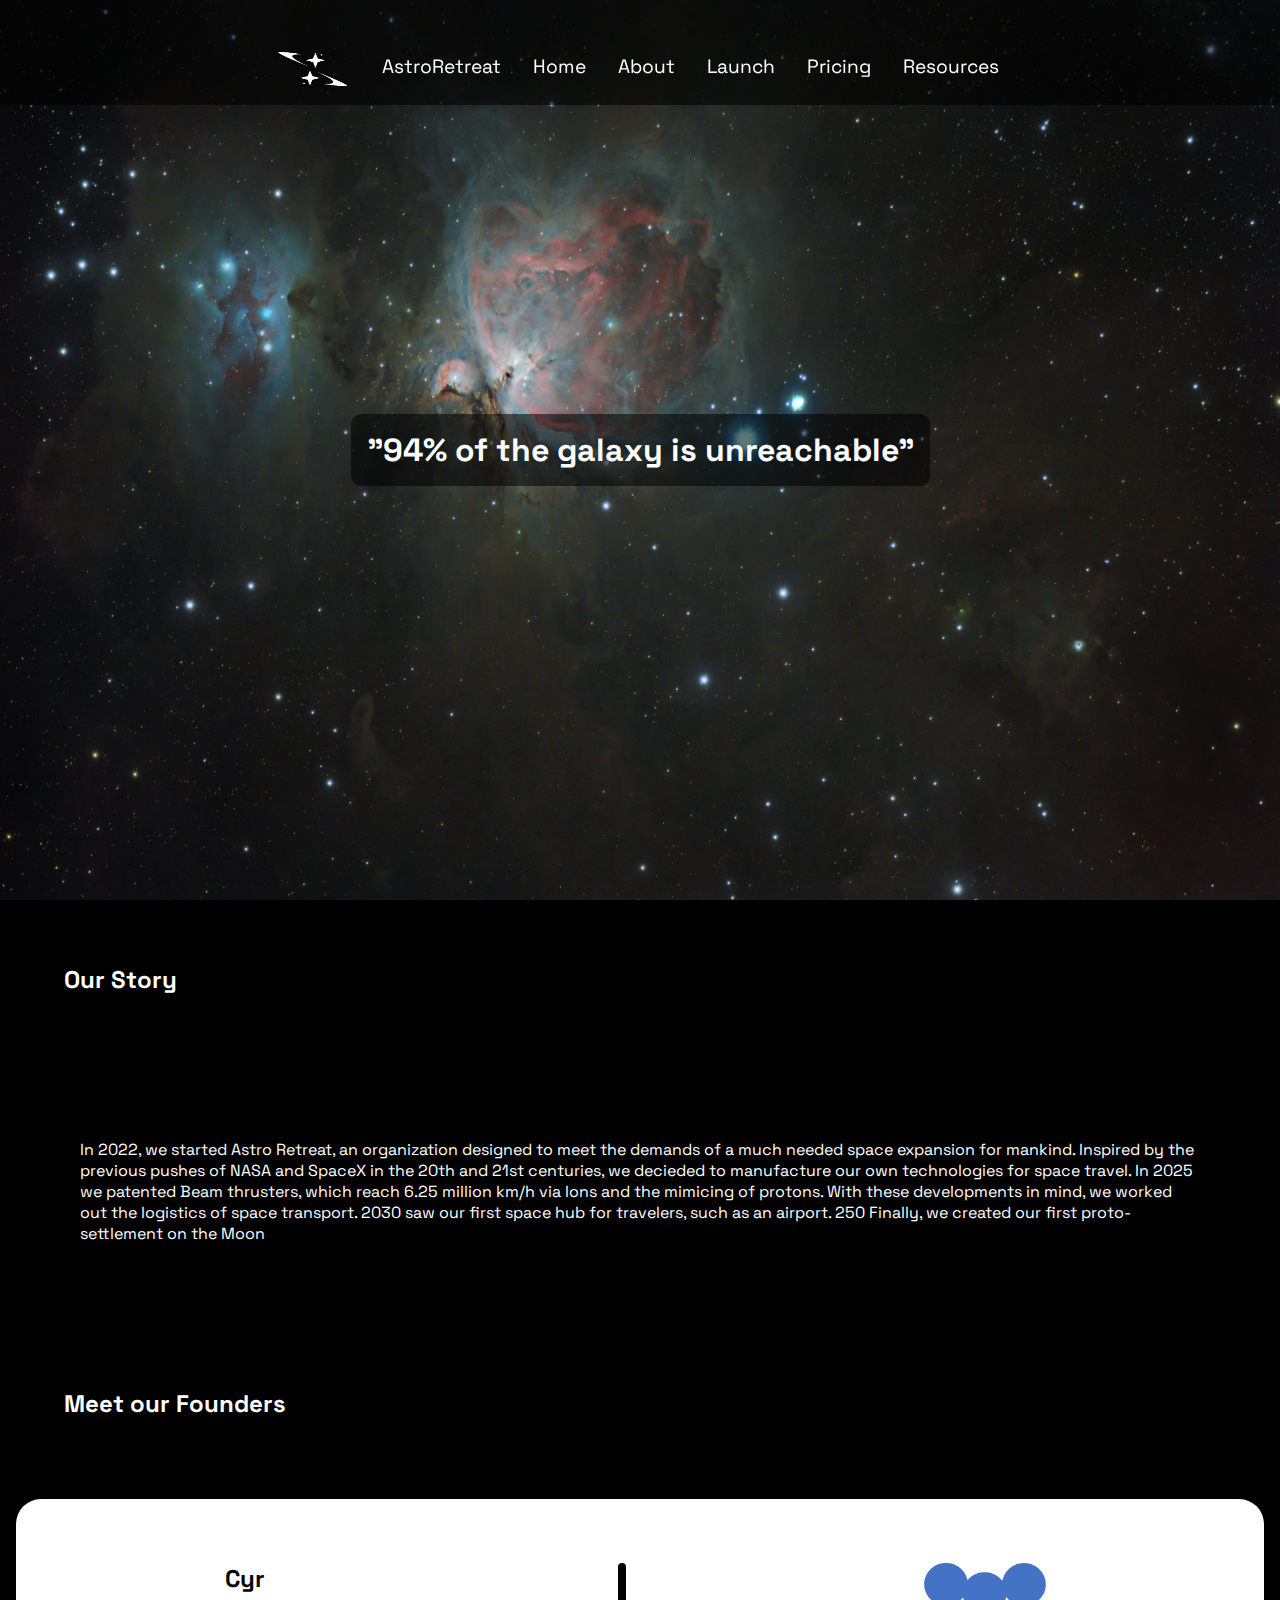
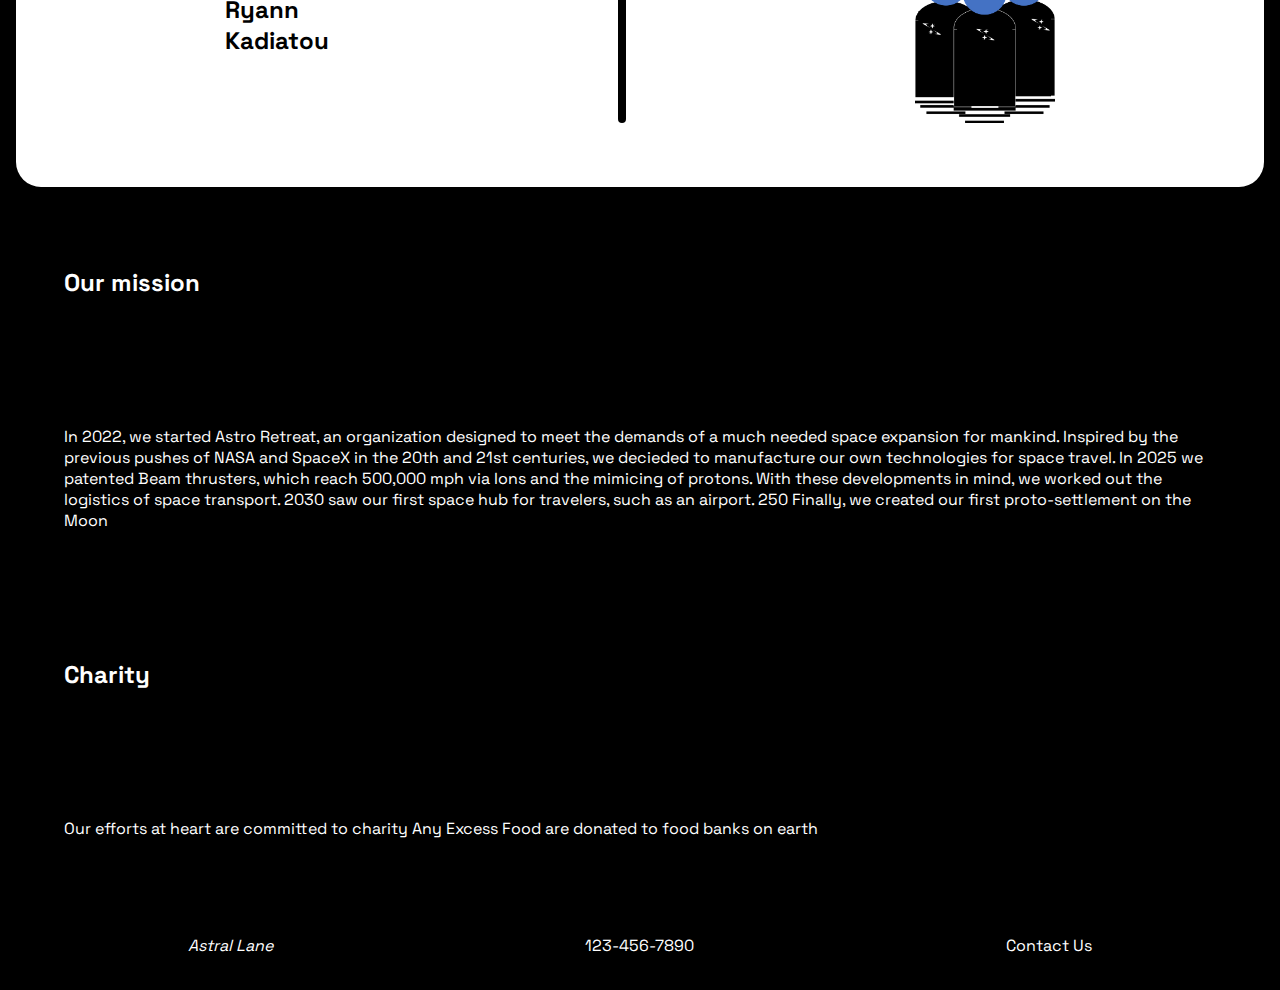
==== about.html @ 2ac7fbb1 "Made alot of changes" ====
<!DOCTYPE html>
<html lang="en">

<head>
  <meta charset="UTF-8">
  <meta http-equiv="X-UA-Compatible" content="IE=edge">
  <meta name="viewport" content="width=device-width, initial-scale=1.0">
  <link rel="stylesheet" href="header.css" />
  <link rel="stylesheet" href="about.css">
  <title>About | Astro Retreat</title>
</head>

<body>
  <header>

    <nav>
      <div class="hamburger">
        <div class="line" id="line1"></div>
        <div class="line" id="line2"></div>
        <div class="line" id="line3"></div>
      </div>
      <ul class="list">
        <!--<img src="starlogo.png" alt="logo of company">-->
        <img id="logo" src="/photos/starlogo.png" alt="Astro Retreat Logo" />
        <li>AstroRetreat</li>
        <li><a href="index.html">Home</a></li>
        <li><a href="about.html">About</a></li>
        <li><a href="launch.html">Launch</a></li>
        <li><a href="price.html">Pricing</a></li>
        <li><a href="resources.html">Resources</a></li>
      </ul>

    </nav>
  </header>
  <!--
        -94% of the galaxy is unreachable
        -our story | picture
        -to challenge that notion, partnered up with some of the biggest names in technology, logistics, and the tourism industry
        -bring up our mission of starting space tourism
        -founders
    -what have we done to make a difference on earth
    -bring in some statistics excel ppt, how does it compare with our competitors spaceX virgin Galactic
      -->

  <div class="statement">
    <h1>"94% of the galaxy is unreachable"</h1>
  </div>


  <h2>Our Story</h2>

  <div class="our-story">


    <p>In 2022, we started Astro Retreat, an organization designed to meet the demands of a much needed space expansion
      for mankind. Inspired by the previous pushes of NASA and SpaceX in the 20th and 21st centuries, we decieded to
      manufacture our own technologies for space travel. In 2025 we patented Beam thrusters, which reach 6.25 million
      km/h via Ions and the mimicing of protons. With these developments in mind, we worked out the logistics of space
      transport. 2030 saw our first space hub for travelers, such as an airport. 250 Finally, we created our first
      proto-settlement on the Moon</p>


    
  </div>
  <h2>Meet our Founders</h2>
  <div class="founders">

    <div class="content-divide">
      
    <div class="leaders">
      <h2>Cyr</h2>
      <h2>Ryann</h2>
      <h2>Kadiatou</h2>
    </div>

    <div class="vert-line"></div>

    <img id="group-photo" src="/photos/threePeople.png" alt="">
    </div>
 
  </div>
  <!--founders on the side of this blurb-->
  <h2>Our mission</h2>
  <div class="our-mission">
    <p>In 2022, we started Astro Retreat, an organization designed to meet the demands of a much needed space expansion
      for mankind. Inspired by the previous pushes of NASA and SpaceX in the 20th and 21st centuries, we decieded to
      manufacture our own technologies for space travel. In 2025 we patented Beam thrusters, which reach 500,000 mph via Ions and the mimicing of protons. With these developments in mind, we worked out the logistics of space
      transport. 2030 saw our first space hub for travelers, such as an airport. 250 Finally, we created our first
      proto-settlement on the Moon</p>

  </div>

  <h2>Charity</h2>

  <div class="charity">
    <p>Our efforts at heart are committed to charity Any Excess Food are donated to food banks on earth</p>
  </div>

  <footer>
    <address>Astral Lane</address>
    <p>123-456-7890</p>
    <a href="mailto: AstroRetreatServices@astr0.com">Contact Us</a>
  </footer>

  <script src="script.js">

  </script>
</body>

</html>
---- header.css ----
@import url('https://fonts.googleapis.com/css2?family=Space+Grotesk&display=swap');
:root{
    font-size: 16px;
    font-family: 'Open Sans', sans-serif;
    --blue: #588D9F;
    --lime:#e3e7d3;
    color: white;
}

*{
    font-family: 'Space Grotesk', sans-serif;
    /*The padding and border are included in container sizes*/
    box-sizing: border-box;
   
    margin: 0 auto;
    padding:0;
}



/*box holding top section*/
header{
    width:100%;
    position: fixed;
    
}


/*box holding nav*/
nav{
    
    width:100%;
    padding:.5rem;
    color:white;
    background-color: rgba(0, 0, 0, 0.6);
    display:flex;
    justify-content: center;
    align-items: center;
    flex-direction: column;
    
}

/*unordered list holding links*/
ul{
    display: flex;
    flex-direction:row;
    align-items: center;
    justify-content: center;
    

    
   
}
ul>img{
    aspect-ratio:2/1;
    width:100px;
    height:inherit;
  }
li{
    font-size: 1.2rem;
    list-style-type: none;
    padding:1rem;
    border-bottom: 2px solid transparent;
    opacity: 1;
}

/*anchor tags*/
a{
    text-decoration: none;  
    list-style-type: none;
    color:white;
    border-bottom: 2px solid transparent;
}

.hamburger{
   
        visibility:hidden;
        
      
}

.line{
    width: 35px;
    height: 2px;
    background-color: #d1d1d1;
    margin: 6px 0;
    border-radius:3px;

}

/* if the screen size is smaller than (insert size) */

@media screen and (max-device-width:840px){
    /*makes hamburger on top of ul*/
    .nav{
        display: flex;
  flex-direction: column;
  flex-wrap: wrap;

    
      }
      
      .hamburger{
      
       visibility: visible;
        cursor:pointer;
        display:block;
        
      }
      ul{
        display:none;
        z-index: 100;
        background-image: inherit;
        
      }
      li{
          padding:20px 60px;
          border-bottom:2px solid transparent ;
      }

      /* some animations for the navigation and nice looks*/

      @keyframes transition {
        from {transform: translate(0px,-500px);}
        to {transform: translate(0px,0px);}
      }
      
      /*when the hamburger lines are clicked, align all links into a column*/
      ul.active{
        display:flex;
        flex-direction:column;
        align-content:center;
        

        animation-name: transition;
        animation-duration:1s;
        animation-timing-function: cubic-bezier(0, 0.9, 0.53, 1.12);
        
      }

      /* Small line animations on click check javascript*/
      
      .hamburger.active>#line1{
        translate: 0 .5rem;
        transform: rotateZ(45deg);
        transition-duration: 2s;
       
      }
      
      .hamburger.active>#line2{
    

        translate: 0 -3rem;
        transition-duration: 3s;
        visibility: hidden;

      
       
      }
      .hamburger.active>#line3{
        translate:0 -.5rem;
        transform: rotateZ(-45deg);
        transition-duration: 2s;
      
      }

      .hamburger.inactive>*{
        transition-duration:3s;
      }
}


footer{
  flex-direction: center;
  display: flex;
  justify-content: center;
  background-color: black;
  padding:2rem;
}

body::-webkit-scrollbar{
  width: .5rem;
}
body::-webkit-scrollbar-thumb{
  background-color: var(--blue);
}
body::-webkit-scrollbar-track {
  background-color:var(--lime);
}
---- about.css ----
@import url("header.css");
body{
    background-color: black;
}

body>h2{
    padding:4rem;
}

.statement{
    padding:4rem;
    height:100vh;
    display: flex;
    justify-content: center;
    align-items: center;
    
    background-image: url("/photos/adkryp.jpg");
    background-size:100% 100% ;
    background-repeat: no-repeat;
    background-position: center;
}

.statement>h1{
    background-color:rgba(0, 0, 0, 0.541);
    border-radius: 10px;
    padding:1rem;
}

.our-story,.our-mission,.charity{
    padding:4rem;
    max-height:fit-content;
}

.our-story>p{
    padding:1rem;
   
}

.founders{
    display:flex;
    flex-direction: row;
    justify-content: center;
    width:100%;
    
    
}

.content-divide{
    background-color: white;
    border-radius: 25px;
    padding:4rem;
    width:100%;
    margin:1rem;
    color:black;

    display: flex;
    align-content: baseline;
    justify-content: center;
}

.vert-line{
    background-color: black;
    height:100%;
    width:.5rem;
    border-radius: 25px;
}

@media screen and (max-device-width:840px){
    .content-divide{
        background-color: white;
        border-radius: 25px;
        padding:4rem;
        width:100%;
        margin:1rem;
        color:black;
    
        display: flex;
        flex-direction: column;
        align-content: baseline;
        justify-content: center;
    }

    .vert-line{
        background-color: black;
        height:.5rem;
        width:100%;
        border-radius: 25px;
    }

}

#group-photo{
    height:10rem;
    
}
.our-mission{

}

.charity{

}
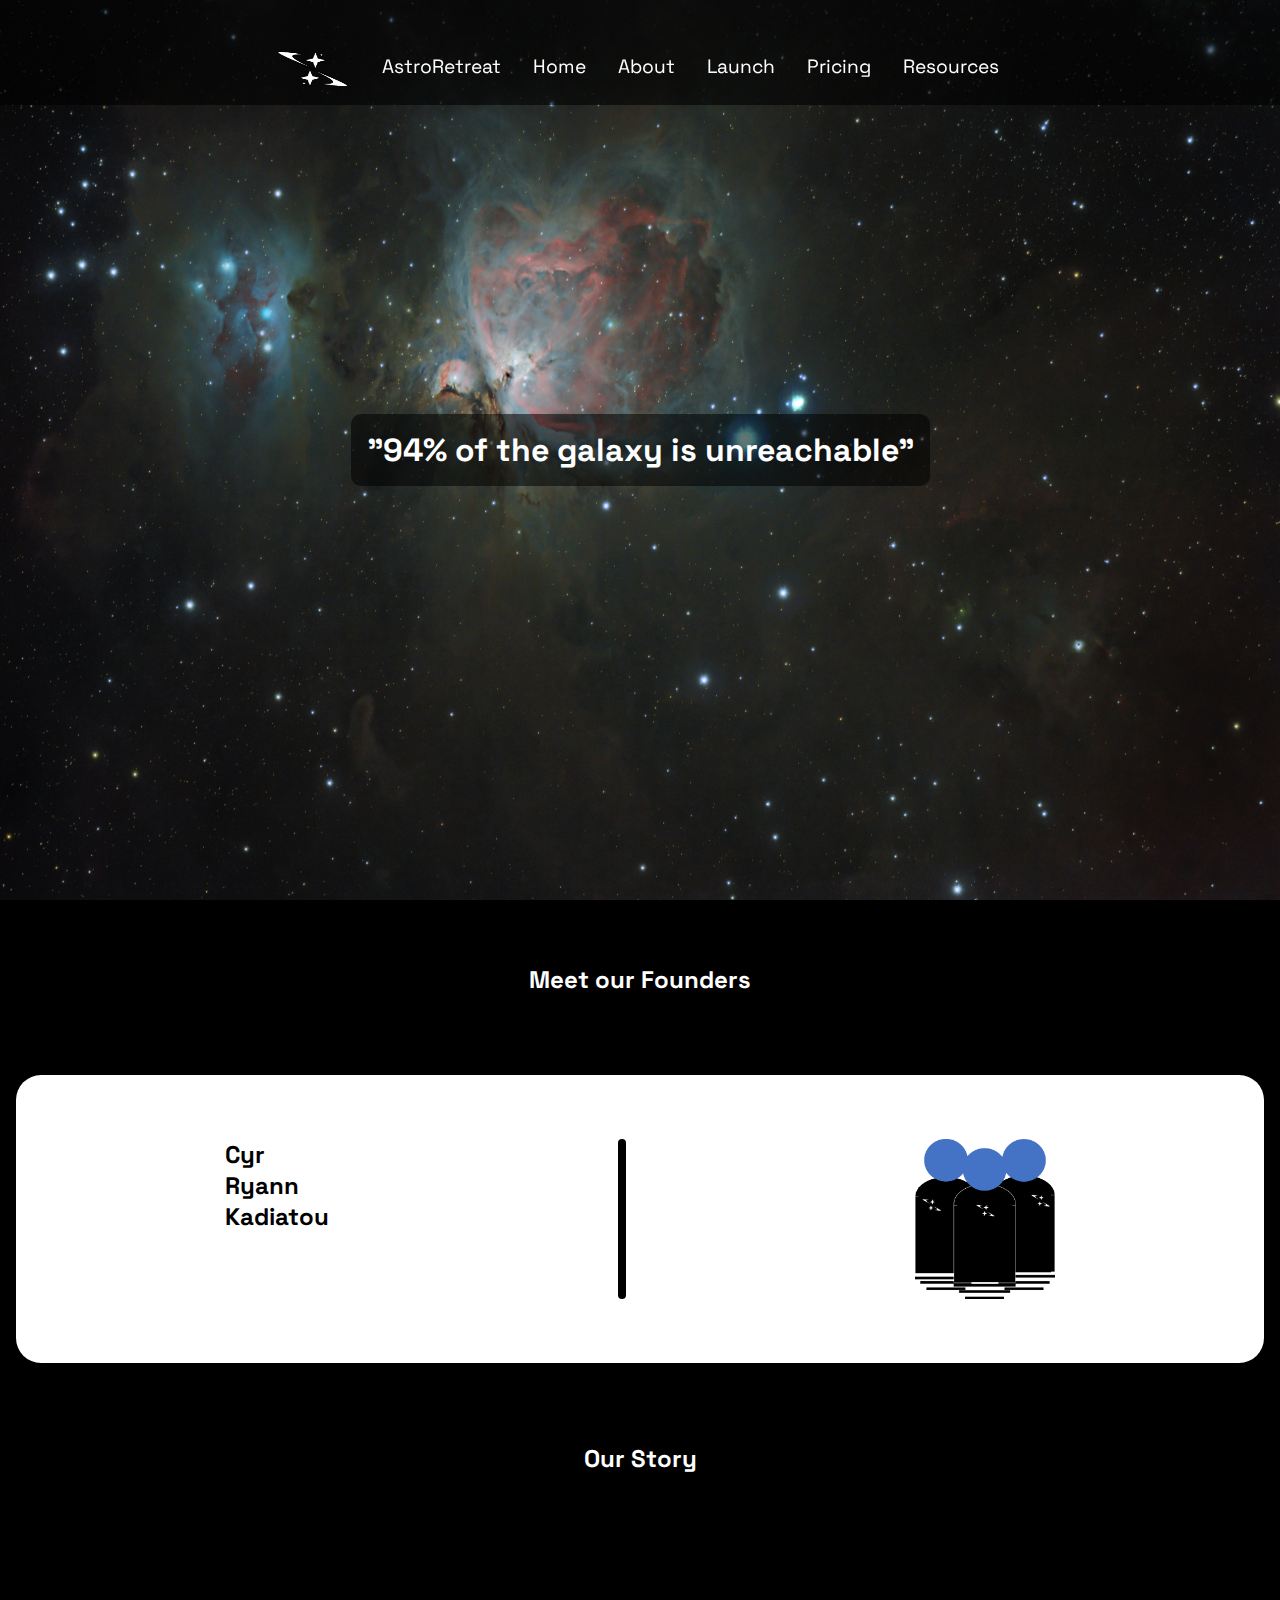
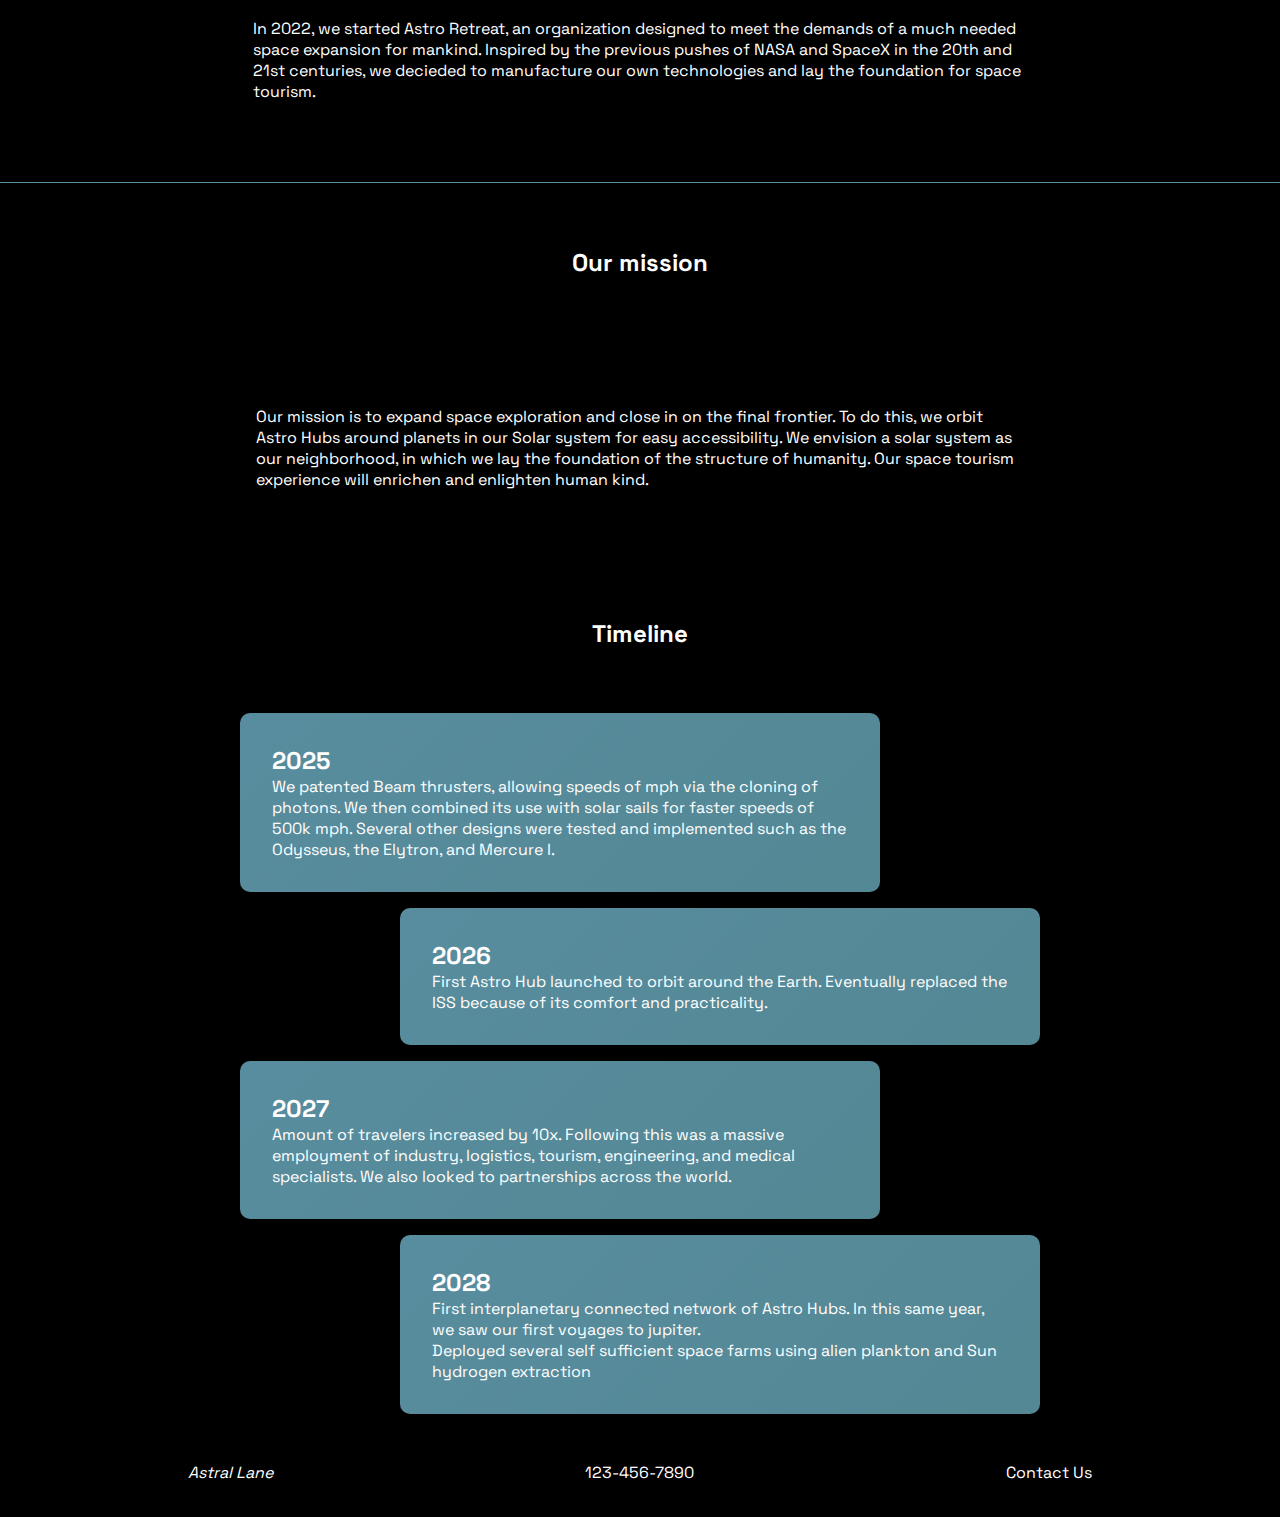
==== commit 827d33a2: "Updated the whole website, finished" ====
--- a/about.html
+++ b/about.html
@@ -8,6 +8,7 @@
   <link rel="stylesheet" href="header.css" />
   <link rel="stylesheet" href="about.css">
   <title>About | Astro Retreat</title>
+  <link rel="shortcut icon" href="/photos/star-resized.png" type="image/x-icon">
 </head>
 
 <body>
@@ -46,22 +47,6 @@
     <h1>"94% of the galaxy is unreachable"</h1>
   </div>
 
-
-  <h2>Our Story</h2>
-
-  <div class="our-story">
-
-
-    <p>In 2022, we started Astro Retreat, an organization designed to meet the demands of a much needed space expansion
-      for mankind. Inspired by the previous pushes of NASA and SpaceX in the 20th and 21st centuries, we decieded to
-      manufacture our own technologies for space travel. In 2025 we patented Beam thrusters, which reach 6.25 million
-      km/h via Ions and the mimicing of protons. With these developments in mind, we worked out the logistics of space
-      transport. 2030 saw our first space hub for travelers, such as an airport. 250 Finally, we created our first
-      proto-settlement on the Moon</p>
-
-
-    
-  </div>
   <h2>Meet our Founders</h2>
   <div class="founders">
 
@@ -79,22 +64,58 @@
     </div>
  
   </div>
-  <!--founders on the side of this blurb-->
+
+
+  <h2>Our Story</h2>
+
+  <div class="our-story">
+
+
+    <p>In 2022, we started Astro Retreat, an organization designed to meet the demands of a much needed space expansion
+      for mankind. Inspired by the previous pushes of NASA and SpaceX in the 20th and 21st centuries, we decieded to
+      manufacture our own technologies and lay the foundation for space tourism. </p>
+
+
+    
+  </div>
+
   <h2>Our mission</h2>
   <div class="our-mission">
-    <p>In 2022, we started Astro Retreat, an organization designed to meet the demands of a much needed space expansion
-      for mankind. Inspired by the previous pushes of NASA and SpaceX in the 20th and 21st centuries, we decieded to
-      manufacture our own technologies for space travel. In 2025 we patented Beam thrusters, which reach 500,000 mph via Ions and the mimicing of protons. With these developments in mind, we worked out the logistics of space
-      transport. 2030 saw our first space hub for travelers, such as an airport. 250 Finally, we created our first
-      proto-settlement on the Moon</p>
-
+    <p>Our mission is to expand space exploration and close in on the final frontier. To do this, we orbit Astro Hubs around planets in our Solar system for easy accessibility. We envision a solar system as our neighborhood, in which we lay the foundation of the structure of humanity. Our space tourism experience will enrichen and enlighten human kind. </p>
   </div>
 
-  <h2>Charity</h2>
+  <h2>Timeline</h2>
+  <div class="timeline">
 
-  <div class="charity">
-    <p>Our efforts at heart are committed to charity Any Excess Food are donated to food banks on earth</p>
-  </div>
+      <!--<div class="timeline-bar"></div>-->
+      
+      <div class="timeline-item-left">
+        <h2>2025</h2>
+        <p>We patented Beam thrusters, allowing speeds of mph via the cloning of photons. We then combined its use with solar sails for faster speeds of 500k mph. Several other designs were tested and implemented such as the Odysseus, the Elytron, and Mercure I.</p>
+      </div>
+      <div class="timeline-item-right">
+        <h2>2026</h2>
+        <p>First Astro Hub launched to orbit around the Earth. Eventually replaced the ISS because of its comfort and practicality.</p>
+      </div>
+      <div class="timeline-item-left">
+        <h2>2027</h2>
+        <p>Amount of travelers increased by 10x. Following this was a massive employment of industry, logistics, tourism, engineering, and medical specialists. We also looked to partnerships across the world.</p>
+      </div>
+      <div class="timeline-item-right">
+        <h2>2028</h2>
+        <p>First interplanetary connected network of Astro Hubs. In this same year, we saw our first voyages to jupiter.</p>
+        <p>Deployed several self sufficient space farms using alien plankton and Sun hydrogen extraction</p>
+      </div>
+      
+
+    </div>
+    
+
+  
+  <!--founders on the side of this blurb-->
+  
+
+
 
   <footer>
     <address>Astral Lane</address>
--- a/about.css
+++ b/about.css
@@ -5,6 +5,7 @@
 
 body>h2{
     padding:4rem;
+    text-align: center;
 }
 
 .statement{
@@ -29,11 +30,20 @@
 .our-story,.our-mission,.charity{
     padding:4rem;
     max-height:fit-content;
+    
+}
+.our-story{
+    border-bottom:1px solid var(--blue);;
 }
 
 .our-story>p{
     padding:1rem;
+    width: 70%;
    
+}
+
+.our-mission{
+    width:70%;
 }
 
 .founders{
@@ -44,6 +54,90 @@
     
     
 }
+
+
+@keyframes gradient-bg {
+	0% {
+		background-position: 0% 50%;
+	}
+	50% {
+		background-position: 100% 50%;
+	}
+	100% {
+		background-position: 0% 50%;
+	}
+}
+
+
+@media screen and(max-device-width:840px){
+
+    .timeline{
+        width:100%;
+        margin:0 auto;
+    }
+    .timeline-item-left,.timeline-item-right{
+        position:static;
+    }
+
+}
+
+
+
+
+
+.timeline{
+   
+    display: flex;
+    justify-content: center;
+    flex-direction: column;
+    align-content: center;
+    text-align:center;
+    height: fit-content;
+    width:100%;
+    margin: 0 auto;   
+}
+
+.timeline-bar{
+    height:100%;
+    width:1rem;
+    border-radius: 25px;
+    background-color: var(--blue);
+    position: absolute;
+    left:50%
+   
+
+}
+
+.timeline-item-left,.timeline-item-right{
+
+    padding:2rem;
+    height:fit-content;
+    width:50%;
+    text-align: left;
+
+    background: linear-gradient(-45deg, var(--lime), #4f8289, var(--blue));
+    
+    animation: gradient-bg 5s ease infinite;
+    background-size:400% 400%;
+    border-radius: 10px;
+    margin-bottom: 1rem;
+}
+.timeline-item-left{
+    
+    position:relative;
+    right:5rem;
+  
+}
+
+.timeline-item-right{
+    
+    position:relative;
+    left:5rem;
+   
+
+
+}
+
 
 .content-divide{
     background-color: white;
@@ -92,11 +186,4 @@
 #group-photo{
     height:10rem;
     
-}
-.our-mission{
-
-}
-
-.charity{
-
 }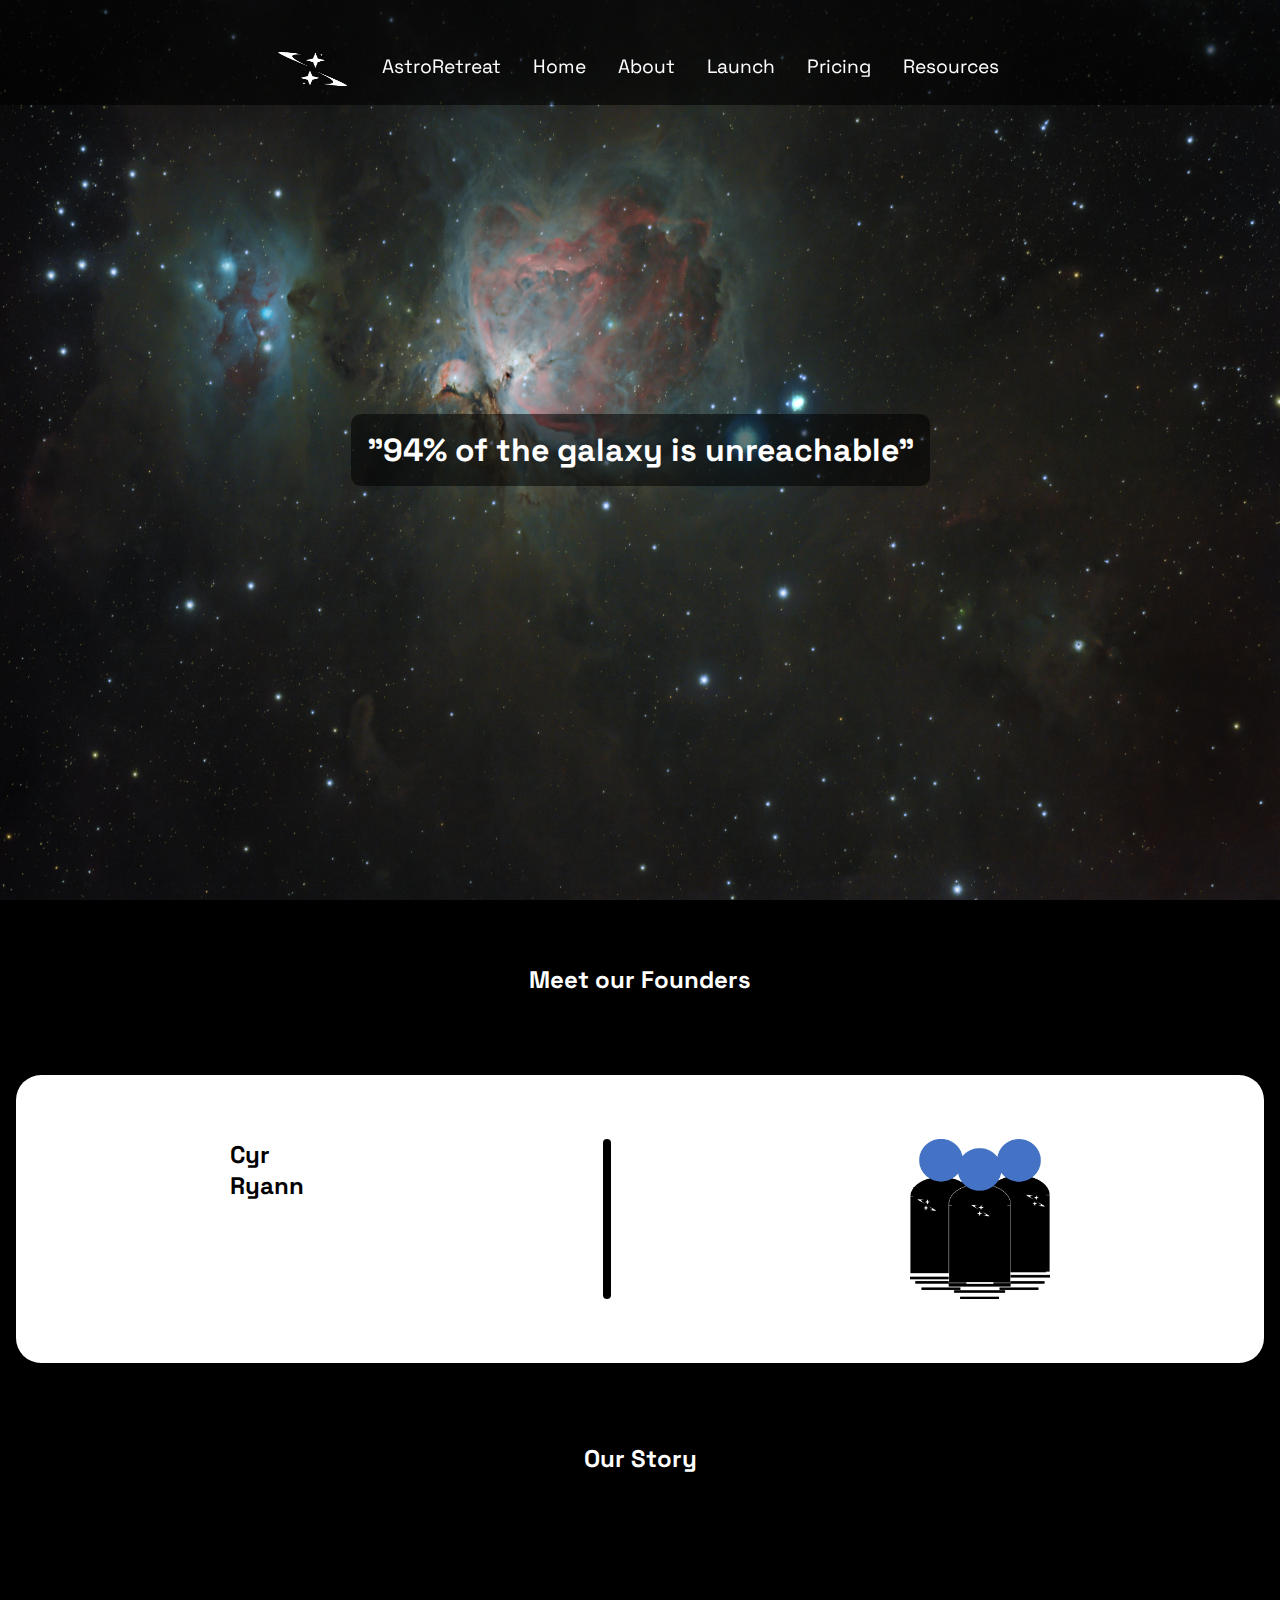
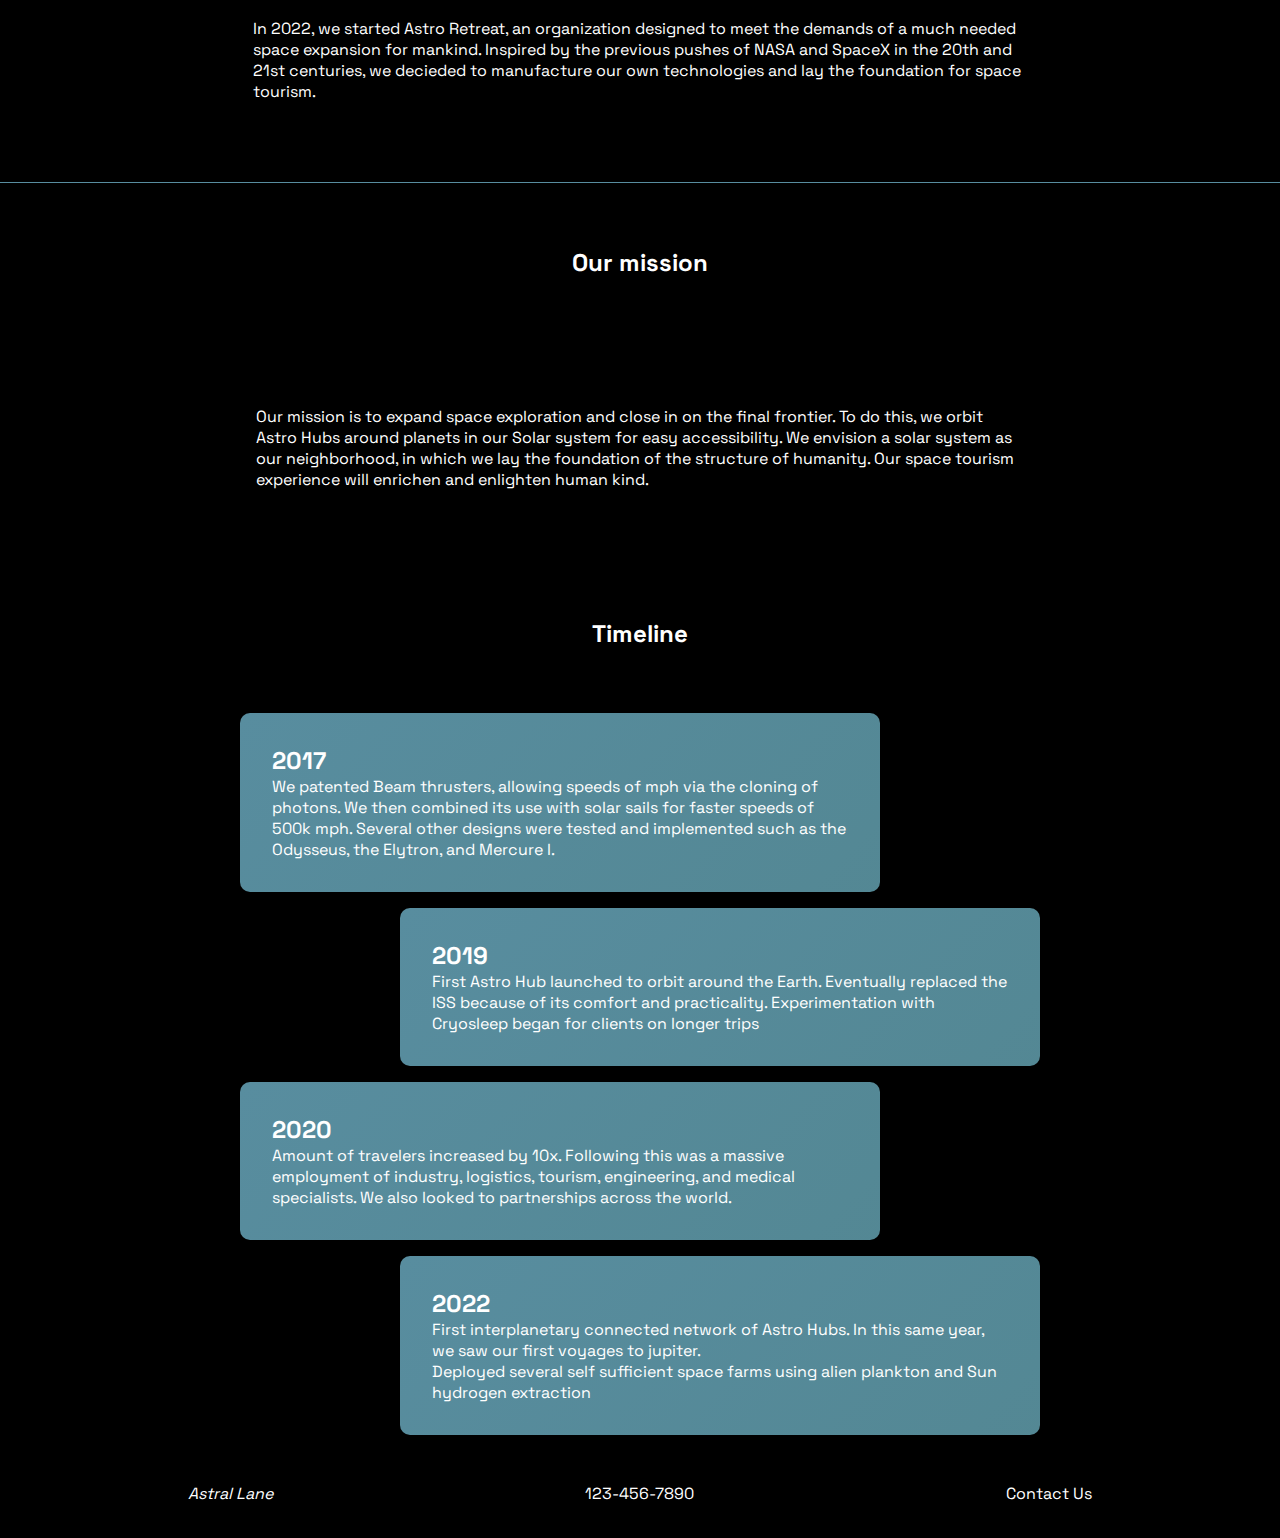
==== commit 67c58959: "made changes" ====
--- a/about.html
+++ b/about.html
@@ -55,7 +55,7 @@
     <div class="leaders">
       <h2>Cyr</h2>
       <h2>Ryann</h2>
-      <h2>Kadiatou</h2>
+
     </div>
 
     <div class="vert-line"></div>
@@ -90,19 +90,19 @@
       <!--<div class="timeline-bar"></div>-->
       
       <div class="timeline-item-left">
-        <h2>2025</h2>
+        <h2>2017</h2>
         <p>We patented Beam thrusters, allowing speeds of mph via the cloning of photons. We then combined its use with solar sails for faster speeds of 500k mph. Several other designs were tested and implemented such as the Odysseus, the Elytron, and Mercure I.</p>
       </div>
       <div class="timeline-item-right">
-        <h2>2026</h2>
-        <p>First Astro Hub launched to orbit around the Earth. Eventually replaced the ISS because of its comfort and practicality.</p>
+        <h2>2019</h2>
+        <p>First Astro Hub launched to orbit around the Earth. Eventually replaced the ISS because of its comfort and practicality. Experimentation with Cryosleep began for clients on longer trips</p>
       </div>
       <div class="timeline-item-left">
-        <h2>2027</h2>
+        <h2>2020</h2>
         <p>Amount of travelers increased by 10x. Following this was a massive employment of industry, logistics, tourism, engineering, and medical specialists. We also looked to partnerships across the world.</p>
       </div>
       <div class="timeline-item-right">
-        <h2>2028</h2>
+        <h2>2022</h2>
         <p>First interplanetary connected network of Astro Hubs. In this same year, we saw our first voyages to jupiter.</p>
         <p>Deployed several self sufficient space farms using alien plankton and Sun hydrogen extraction</p>
       </div>
--- a/about.css
+++ b/about.css
@@ -95,6 +95,7 @@
     height: fit-content;
     width:100%;
     margin: 0 auto;   
+  
 }
 
 .timeline-bar{
@@ -109,7 +110,7 @@
 }
 
 .timeline-item-left,.timeline-item-right{
-
+    z-index: -1;
     padding:2rem;
     height:fit-content;
     width:50%;
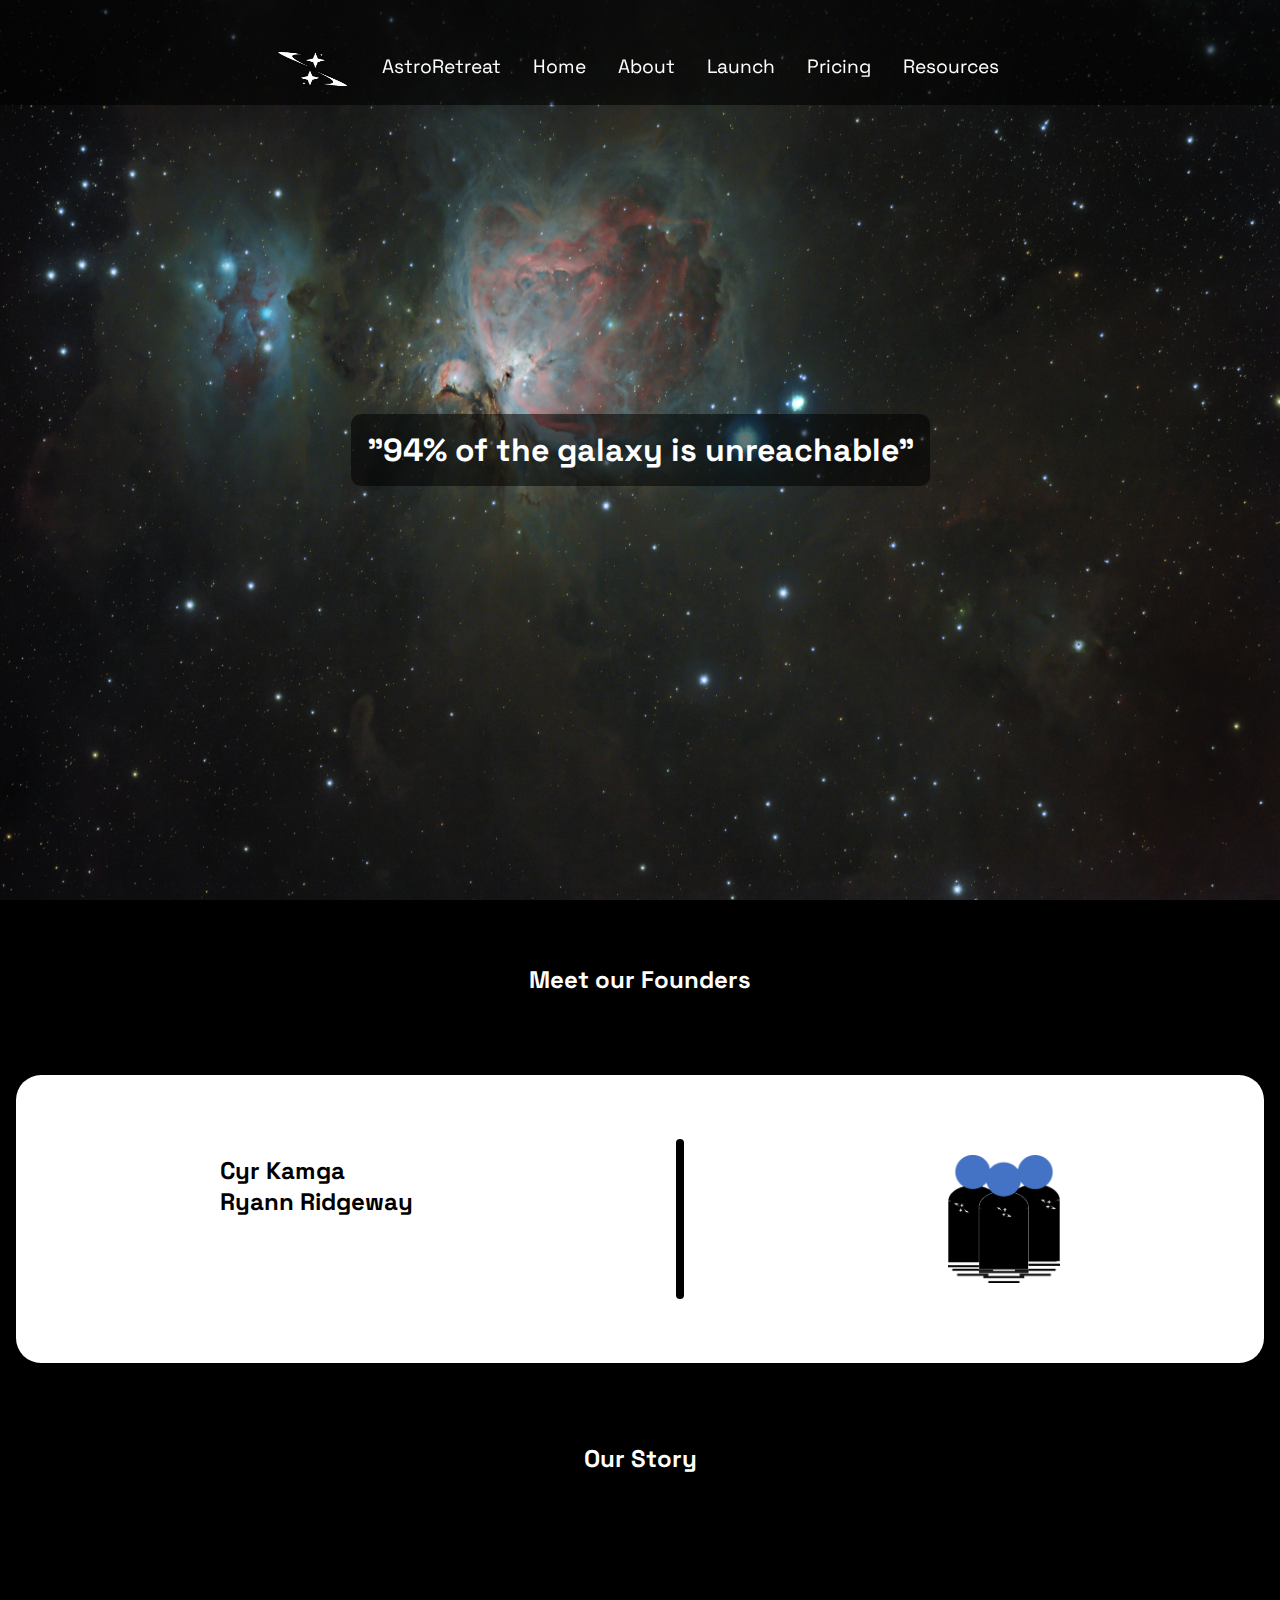
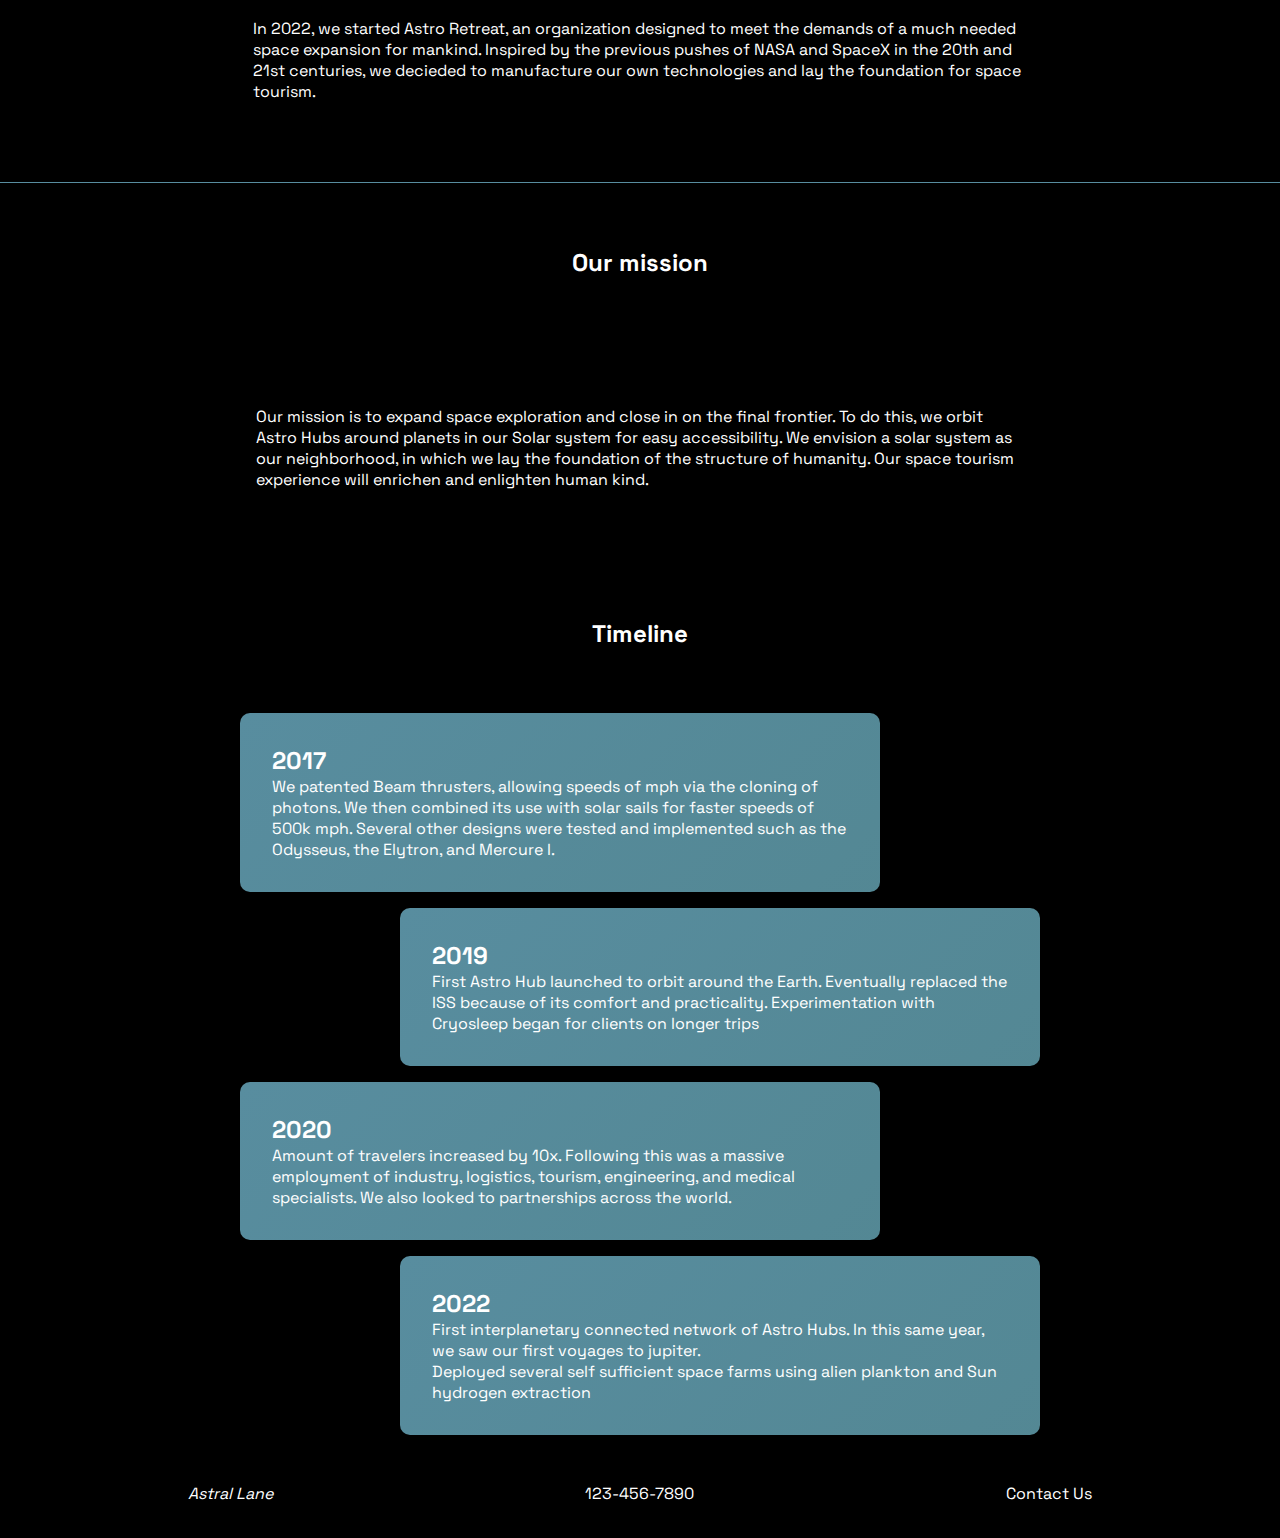
==== commit 18631d28: "changed about again" ====
--- a/about.html
+++ b/about.html
@@ -53,8 +53,8 @@
     <div class="content-divide">
       
     <div class="leaders">
-      <h2>Cyr</h2>
-      <h2>Ryann</h2>
+      <h2>Cyr Kamga</h2>
+      <h2>Ryann Ridgeway</h2>
 
     </div>
 
--- a/about.css
+++ b/about.css
@@ -51,7 +51,7 @@
     flex-direction: row;
     justify-content: center;
     width:100%;
-    
+   
     
 }
 
@@ -186,5 +186,12 @@
 
 #group-photo{
     height:10rem;
+    padding:1rem;
+    
+    
+}
+
+.leaders{
+    padding:1rem;
     
 }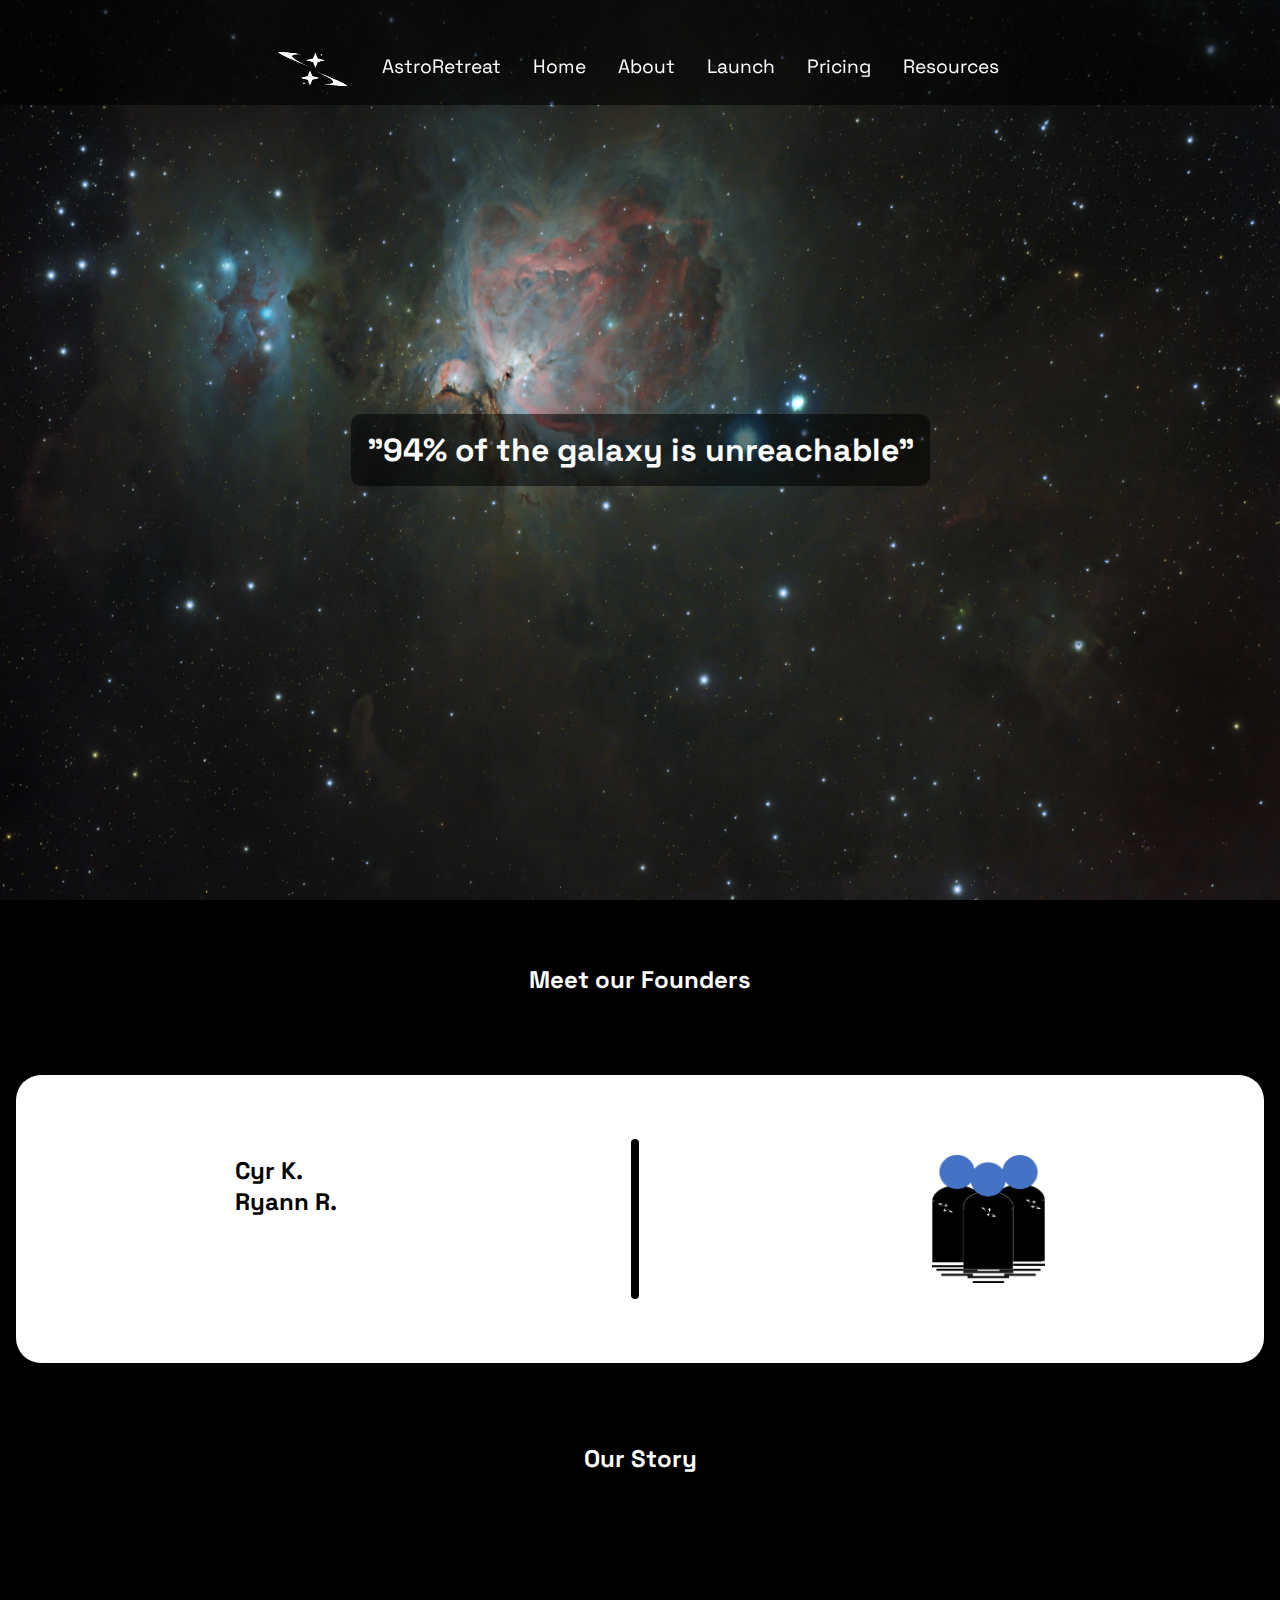
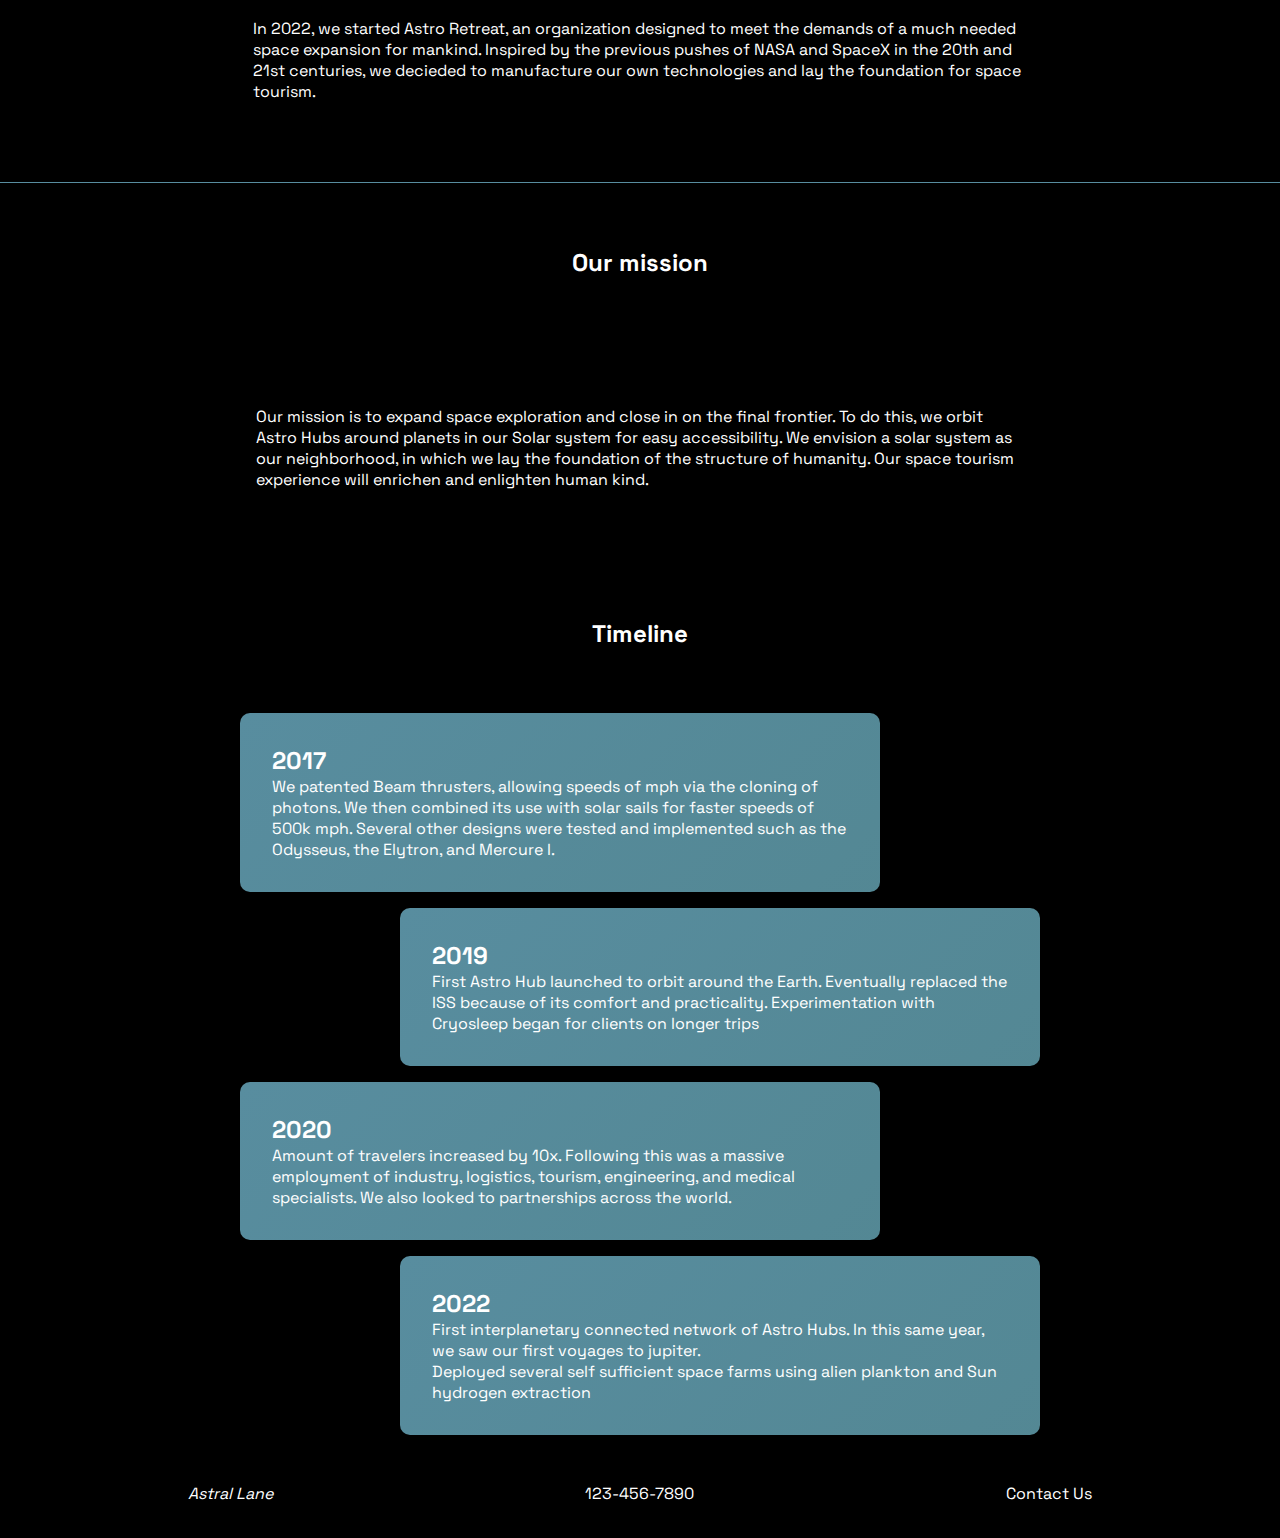
==== commit 84e2f29b: "finished" ====
--- a/about.html
+++ b/about.html
@@ -53,8 +53,8 @@
     <div class="content-divide">
       
     <div class="leaders">
-      <h2>Cyr Kamga</h2>
-      <h2>Ryann Ridgeway</h2>
+      <h2>Cyr K.</h2>
+      <h2>Ryann R.</h2>
 
     </div>
 
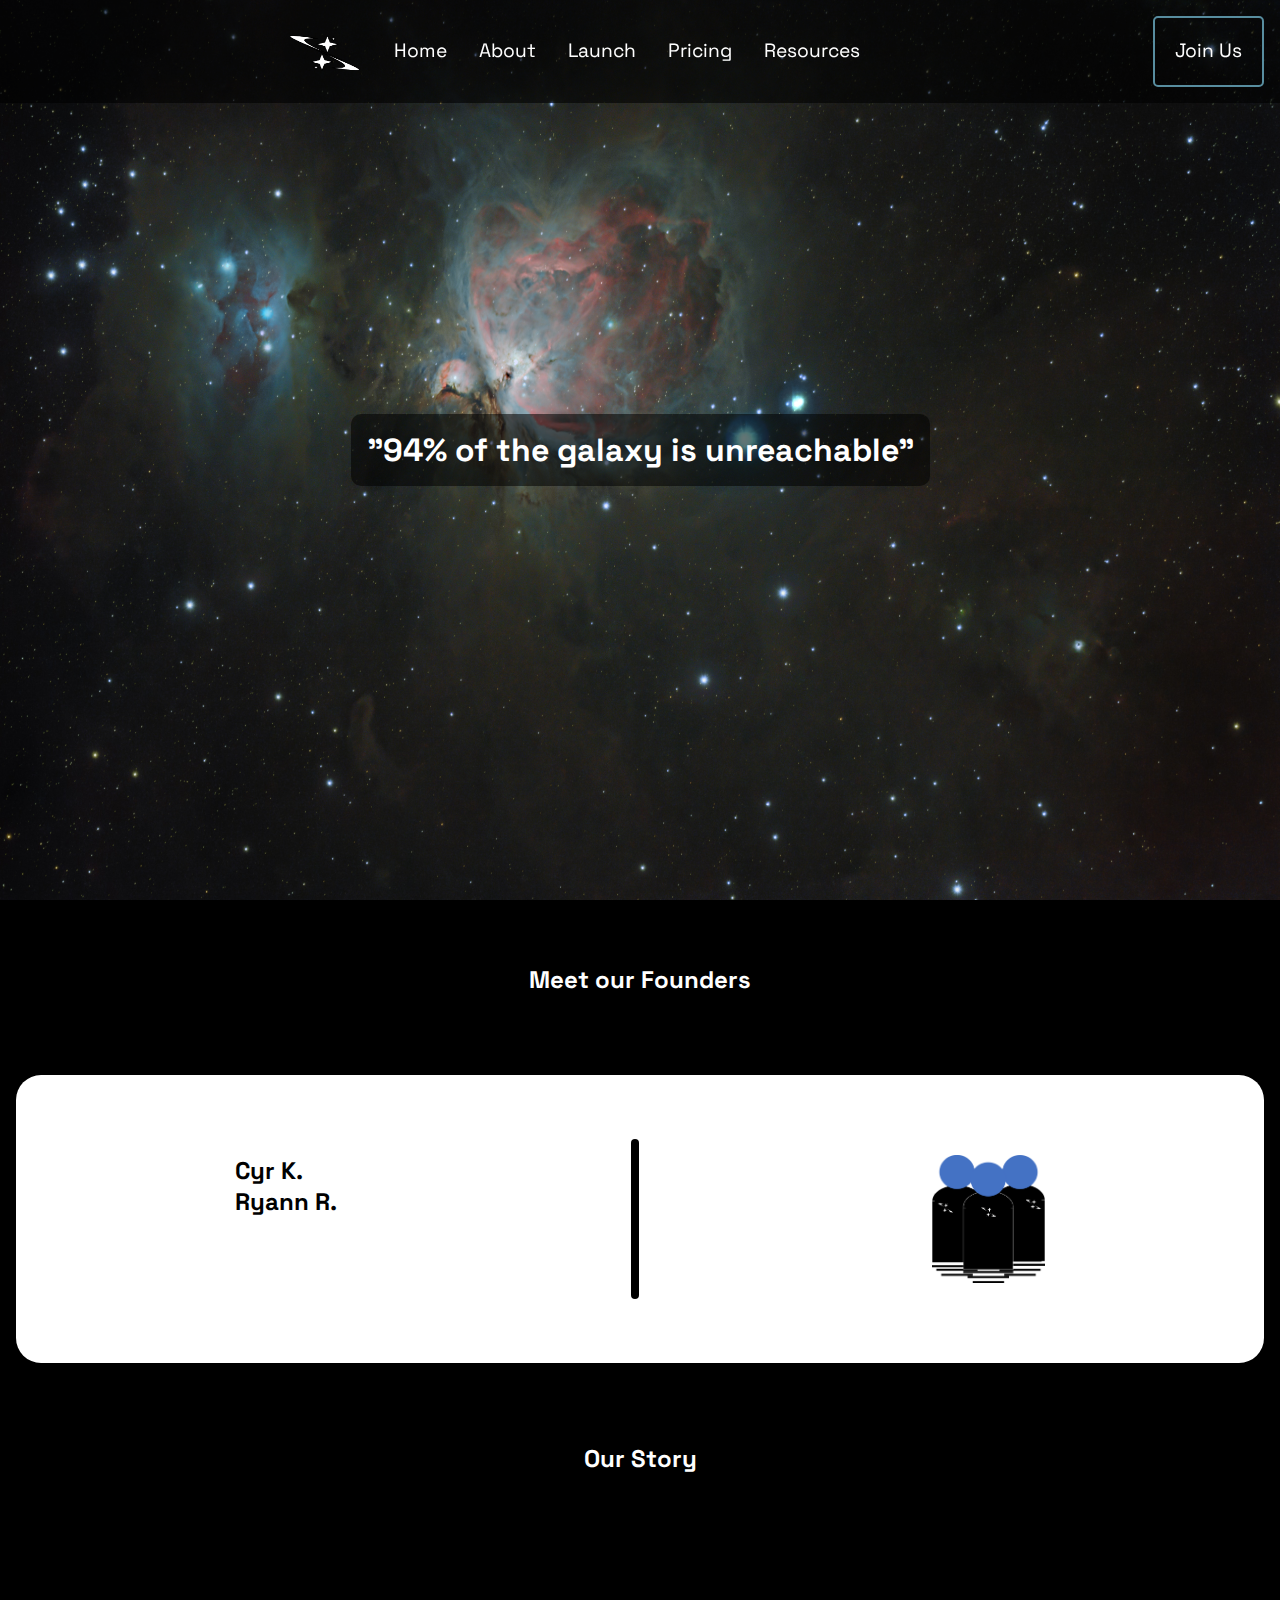
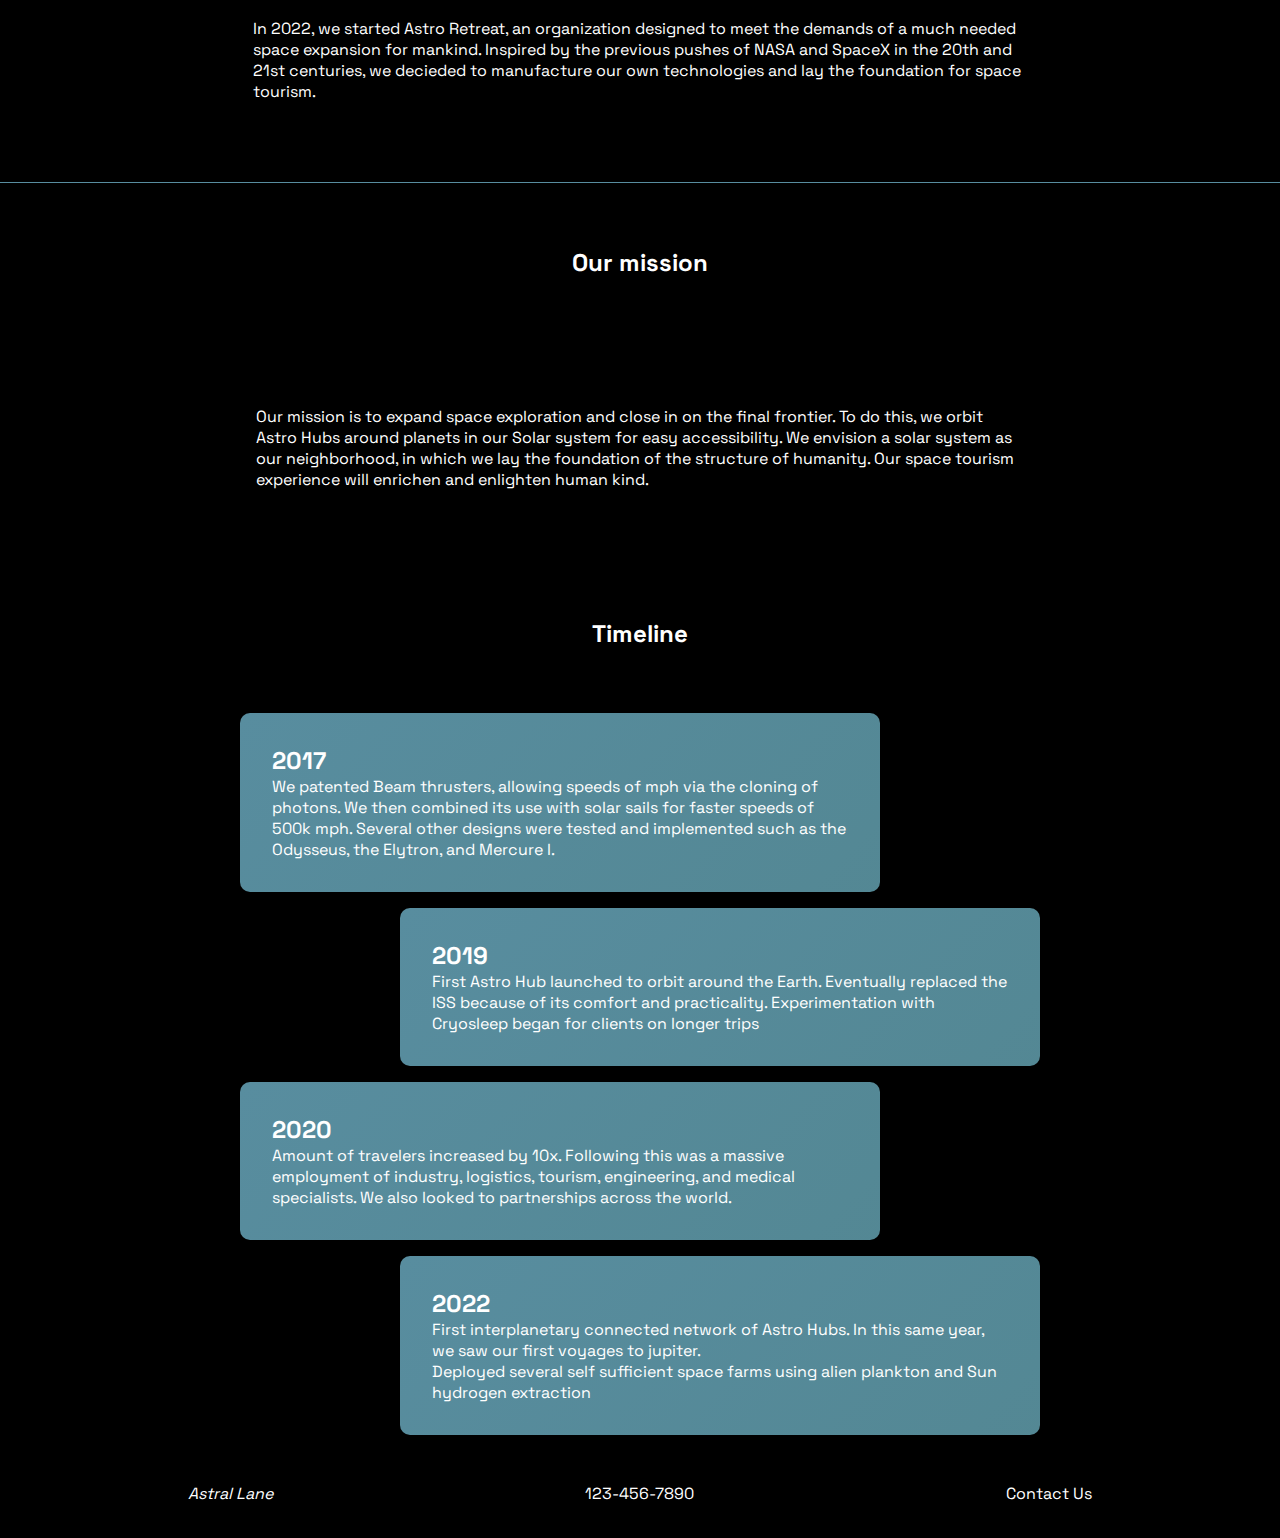
==== commit b82f1324: "added forms" ====
--- a/about.html
+++ b/about.html
@@ -15,24 +15,26 @@
   <header>
 
     <nav>
-      <div class="hamburger">
-        <div class="line" id="line1"></div>
-        <div class="line" id="line2"></div>
-        <div class="line" id="line3"></div>
-      </div>
-      <ul class="list">
-        <!--<img src="starlogo.png" alt="logo of company">-->
-        <img id="logo" src="/photos/starlogo.png" alt="Astro Retreat Logo" />
-        <li>AstroRetreat</li>
-        <li><a href="index.html">Home</a></li>
-        <li><a href="about.html">About</a></li>
-        <li><a href="launch.html">Launch</a></li>
-        <li><a href="price.html">Pricing</a></li>
-        <li><a href="resources.html">Resources</a></li>
-      </ul>
-
+        <div class="hamburger">
+            <div class="line" id="line1"></div>
+            <div class="line" id="line2"></div>
+            <div class="line" id="line3"></div>
+        </div>
+        <ul class="list">
+            <!--<img src="starlogo.png" alt="logo of company">-->
+            <img id="logo" src="/photos/starlogo.png" alt="Astro Retreat Logo" />
+         
+            <li><a href="index.html">Home</a></li>
+            <li><a href="about.html">About</a></li>
+            <li><a href="launch.html">Launch</a></li>
+            <li><a href="price.html">Pricing</a></li>
+            <li><a href="resources.html">Resources</a></li>
+        </ul>
+        <div class="forms">
+            <li><a href="forms.html" target="_blank">Join Us</a></li>
+        </div>
     </nav>
-  </header>
+</header>
   <!--
         -94% of the galaxy is unreachable
         -our story | picture
--- a/header.css
+++ b/header.css
@@ -34,23 +34,27 @@
     color:white;
     background-color: rgba(0, 0, 0, 0.6);
     display:flex;
-    justify-content: center;
-    align-items: center;
-    flex-direction: column;
+    flex-direction: row;
+    justify-content: space-between;
     
 }
 
 /*unordered list holding links*/
 ul{
+
     display: flex;
     flex-direction:row;
     align-items: center;
-    justify-content: center;
-    
-
-    
    
 }
+
+.forms{
+  border: 2px solid #588D9F;
+  border-radius: 5px;
+  padding:.25rem;
+  margin:.5rem;
+}
+
 ul>img{
     aspect-ratio:2/1;
     width:100px;
@@ -75,6 +79,7 @@
 .hamburger{
    
         visibility:hidden;
+        position:absolute;
         
       
 }
@@ -92,11 +97,14 @@
 
 @media screen and (max-device-width:840px){
     /*makes hamburger on top of ul*/
-    .nav{
+    nav{
         display: flex;
+  flex-direction: row;
+  flex-wrap: wrap;
+  align-items: center;
+  justify-content: center;
   flex-direction: column;
-  flex-wrap: wrap;
-
+ 
     
       }
       
@@ -105,12 +113,15 @@
        visibility: visible;
         cursor:pointer;
         display:block;
+        position:static;
+        align-self: center;
         
       }
       ul{
         display:none;
         z-index: 100;
         background-image: inherit;
+        
         
       }
       li{
@@ -137,6 +148,8 @@
         animation-timing-function: cubic-bezier(0, 0.9, 0.53, 1.12);
         
       }
+
+     
 
       /* Small line animations on click check javascript*/
       
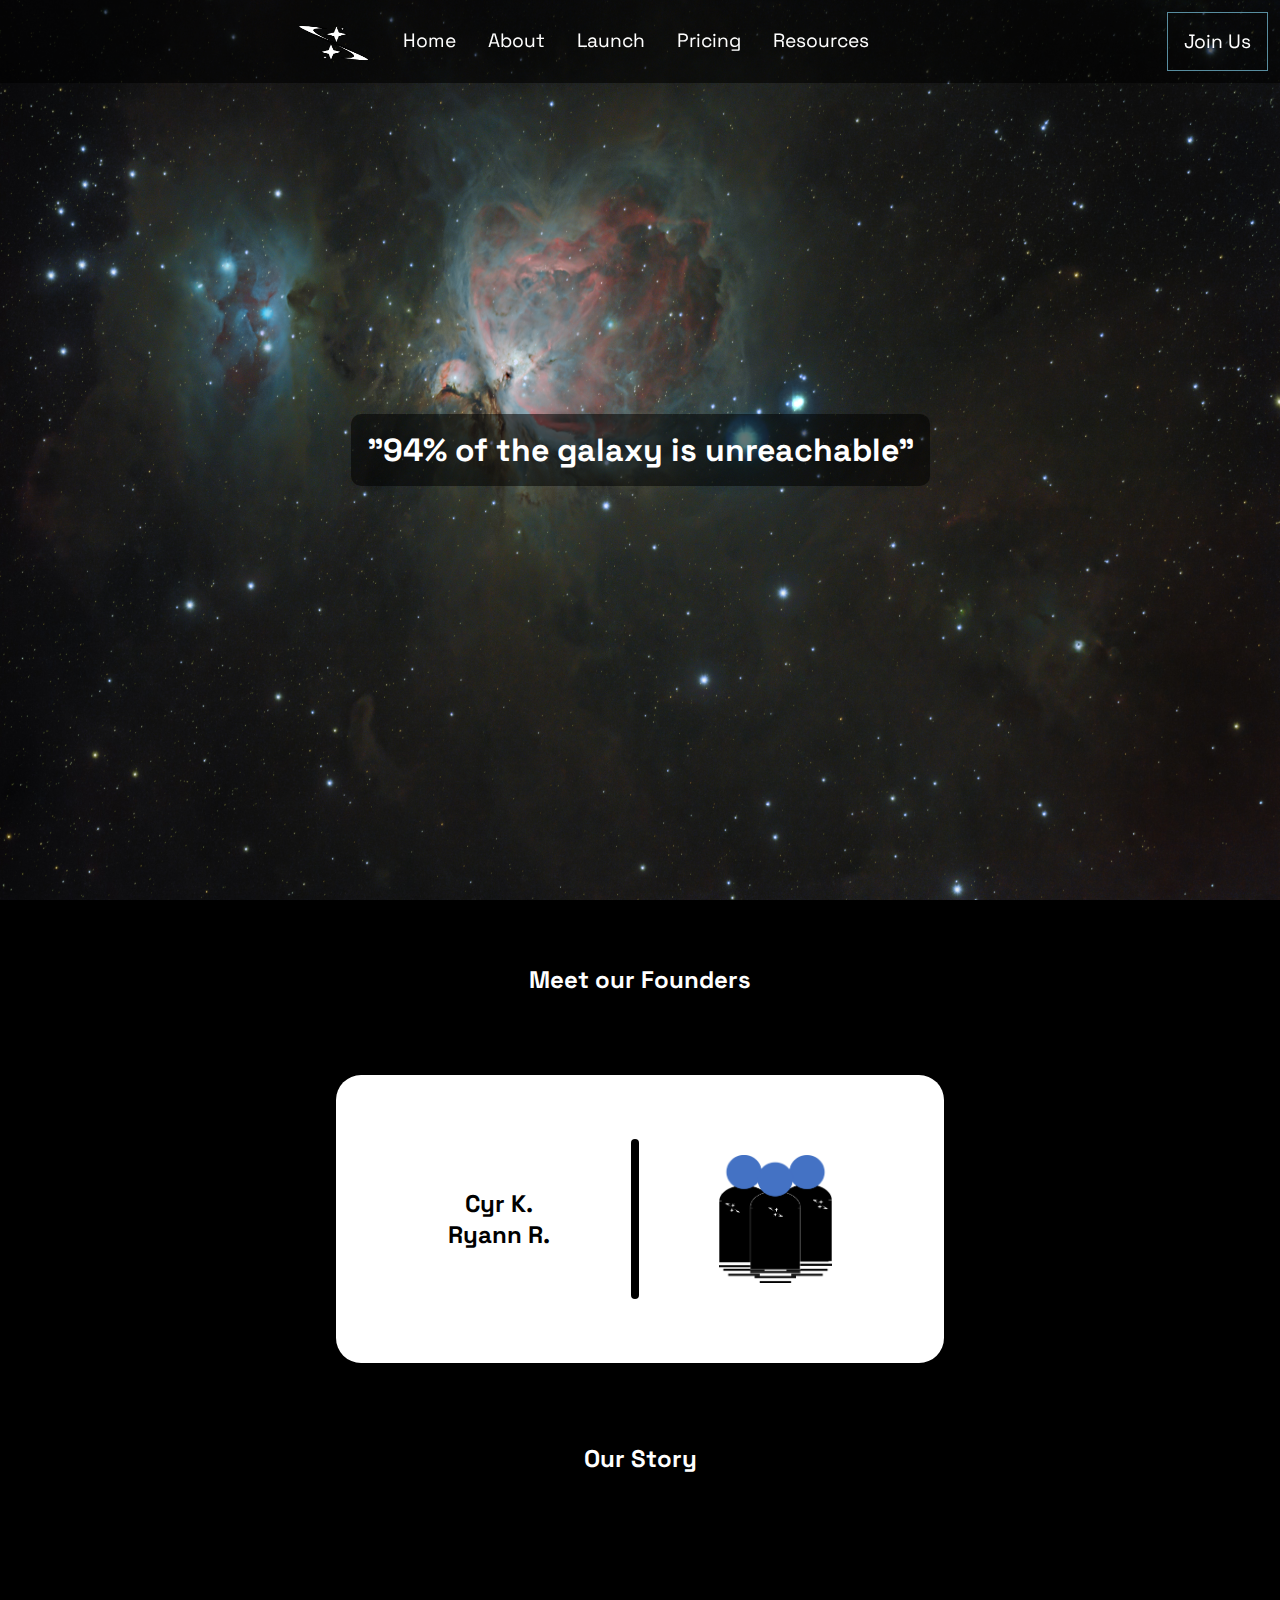
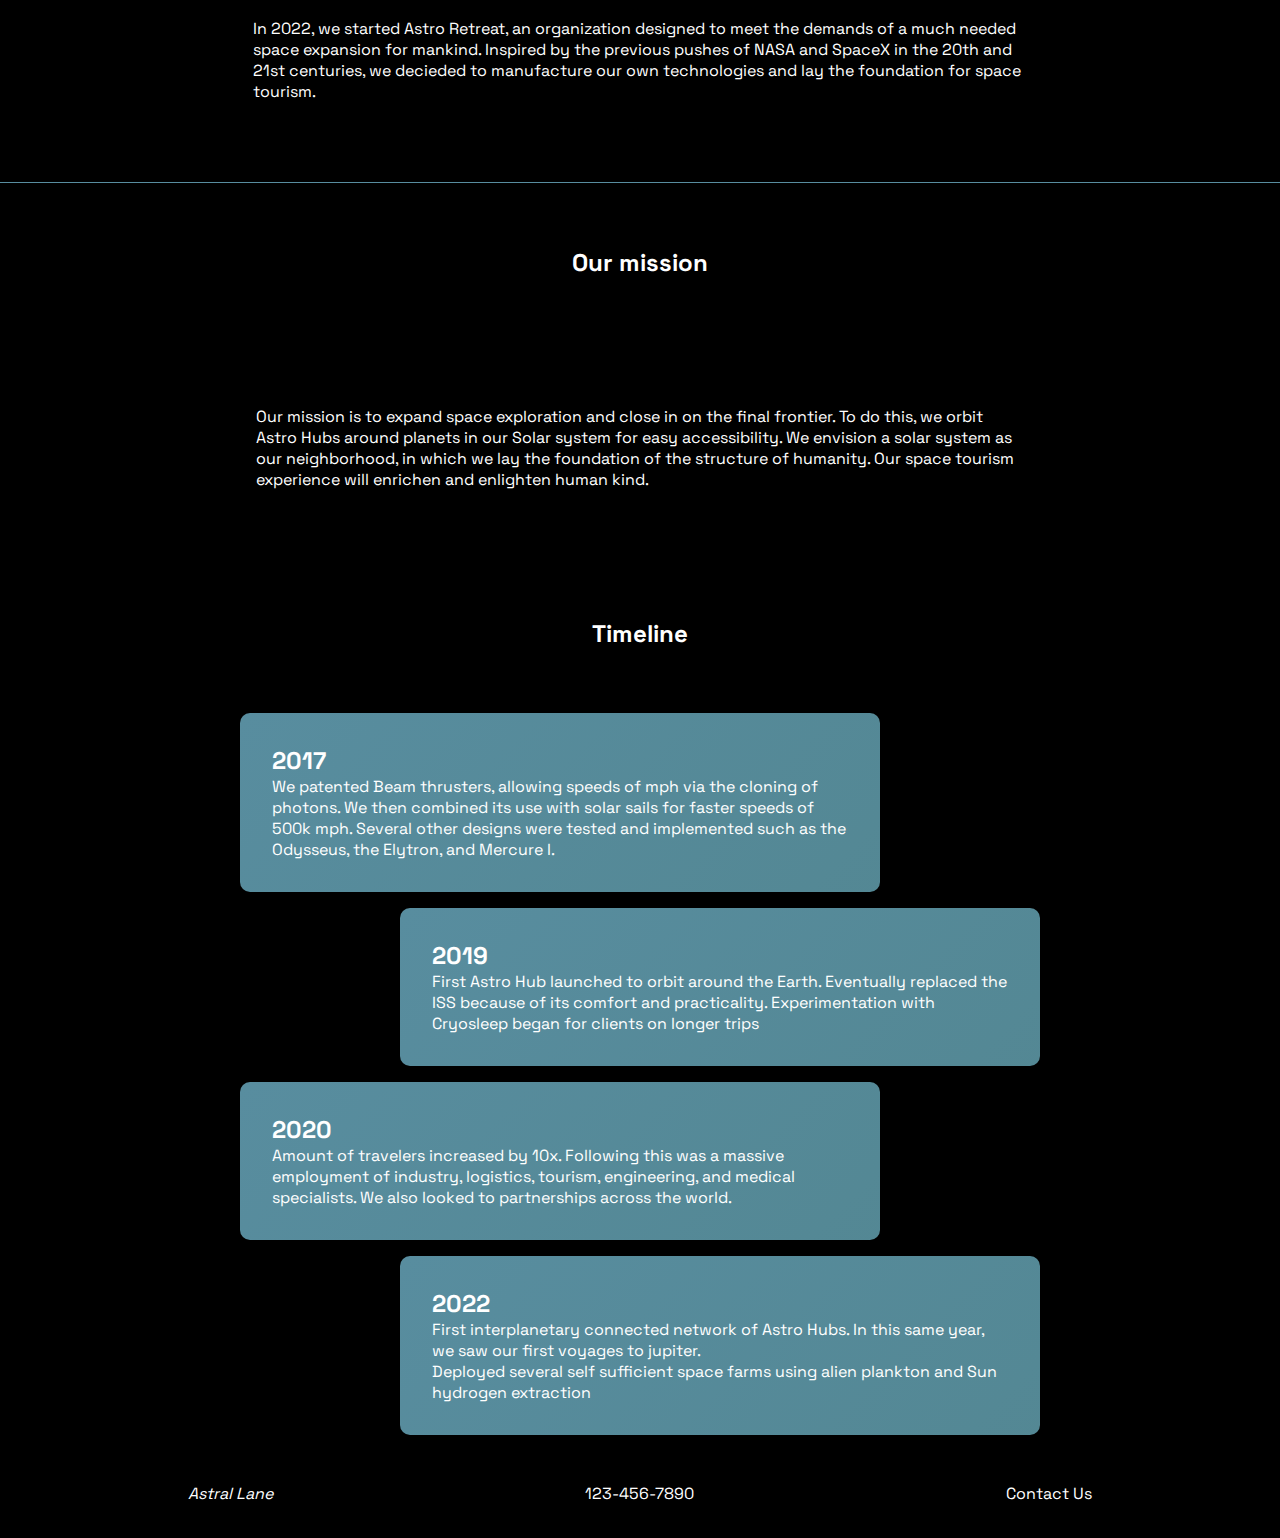
==== commit 55dd8eff: "changed formatting" ====
--- a/about.html
+++ b/about.html
@@ -55,8 +55,8 @@
     <div class="content-divide">
       
     <div class="leaders">
-      <h2>Cyr K.</h2>
-      <h2>Ryann R.</h2>
+      <h2>Cyr K. </h2>
+      <h2>Ryann R. </h2>
 
     </div>
 
--- a/header.css
+++ b/header.css
@@ -49,10 +49,39 @@
 }
 
 .forms{
-  border: 2px solid #588D9F;
-  border-radius: 5px;
+ 
+  
   padding:.25rem;
-  margin:.5rem;
+  margin:0rem;
+ 
+}
+.forms>li{
+  border: 1.5px solid #588D9F;
+  width:100%;
+  height:100%;
+}
+
+.forms>li:hover{
+  /*make a blue gradient animation*/
+  background:linear-gradient(-45deg,#062c43,#054569,#ced7e0,rgb(235, 218, 218),#ced7e0,#054569,#062c43);
+  background-size: 400% 400%;
+  animation:gradient 3s ease infinite;
+}
+@keyframes gradient{
+  0%{
+    background-position: 0% 50%;
+  }
+  50%{
+    background-position: 100% 50%;
+  }
+  100%{
+    background-position: 0% 50%;
+  }
+}
+
+.forms>li>a{
+  width:100%;
+  height:100%;
 }
 
 ul>img{
@@ -74,6 +103,7 @@
     list-style-type: none;
     color:white;
     border-bottom: 2px solid transparent;
+   
 }
 
 .hamburger{
@@ -194,10 +224,14 @@
 body::-webkit-scrollbar{
   width: .5rem;
 }
+
 body::-webkit-scrollbar-thumb{
-  background-color: var(--blue);
+  background-color: #054569;
+  border-radius: 5px;
 }
 body::-webkit-scrollbar-track {
-  background-color:var(--lime);
-}
-
+  background-color:#ced7e0;
+  border-radius: 5px;
+  box-shadow: 2px 2px solid black;
+}
+
--- a/about.css
+++ b/about.css
@@ -50,7 +50,7 @@
     display:flex;
     flex-direction: row;
     justify-content: center;
-    width:100%;
+    width:50%;
    
     
 }
@@ -71,6 +71,11 @@
 
 @media screen and(max-device-width:840px){
 
+    .statement{
+        background-size:100% 200%;
+    }
+    
+
     .timeline{
         width:100%;
         margin:0 auto;
@@ -193,5 +198,10 @@
 
 .leaders{
     padding:1rem;
-    
-}+
+    display: flex;
+    flex-direction: column;
+    justify-content: center;
+    align-items: center;
+    
+}
